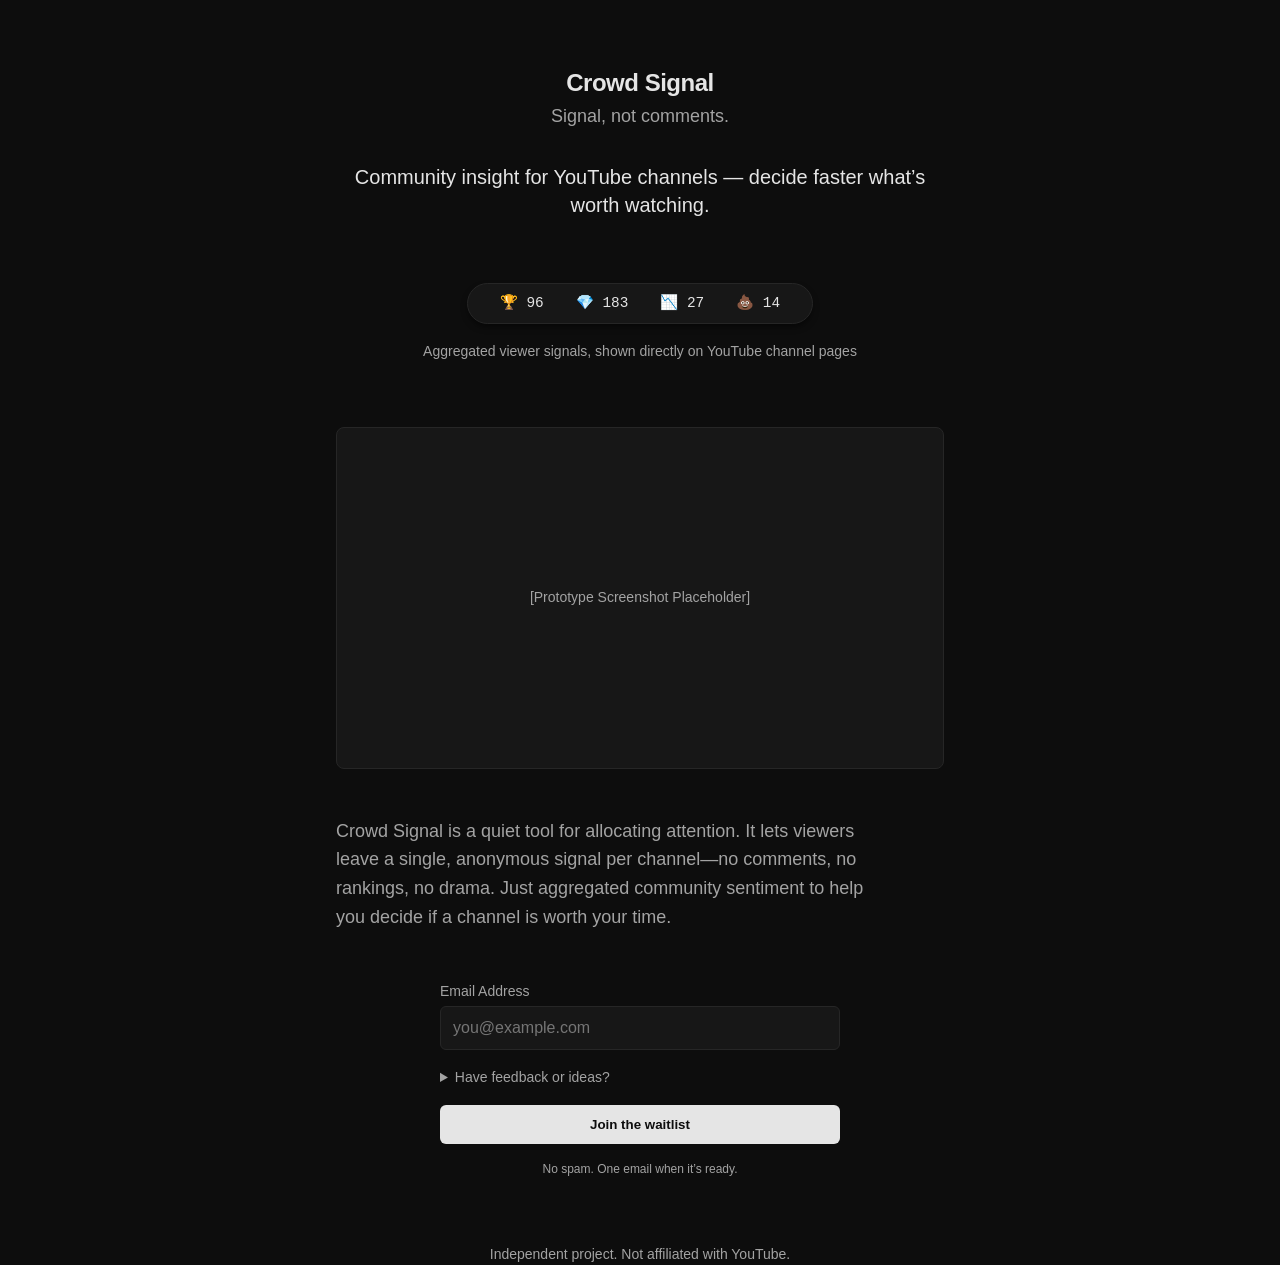
==== index.html @ b9a2606b "first commit" ====
<!DOCTYPE html>
<html lang="en">

<head>
    <meta charset="UTF-8">
    <meta name="viewport" content="width=device-width, initial-scale=1.0">
    <title>Crowd Signal - Signal, not comments.</title>
    <meta name="description" content="Community insight for YouTube channels — decide faster what’s worth watching.">
    <link rel="stylesheet" href="style.css">
    <link rel="icon"
        href="data:image/svg+xml,<svg xmlns=%22http://www.w3.org/2000/svg%22 viewBox=%220 0 100 100%22><text y=%22.9em%22 font-size=%2290%22>⚡️</text></svg>">
</head>

<body>

    <main class="container">
        <!-- Hero Section -->
        <section class="hero">
            <header>
                <div class="product-name">Crowd Signal</div>
                <div class="tagline">Signal, not comments.</div>
            </header>
            <p class="value-prop">
                Community insight for YouTube channels — decide faster what’s worth watching.
            </p>
        </section>

        <!-- Signal Bar Preview -->
        <section class="preview-section">
            <div class="signal-bar-container" role="img" aria-label="Example signal bar showing community reactions">
                <span>🏆 96</span>
                <span>💎 183</span>
                <span>📉 27</span>
                <span>💩 14</span>
            </div>
            <p class="preview-caption">Aggregated viewer signals, shown directly on YouTube channel pages</p>
        </section>

        <!-- Prototype Placeholder -->
        <div class="prototype-container">
            [Prototype Screenshot Placeholder]
        </div>

        <!-- Human Explanation (Merged How It Works & Principles) -->
        <section class="explanation-section">
            <p class="explanation-text">
                Crowd Signal is a quiet tool for allocating attention. It lets viewers leave a single, anonymous signal
                per channel—no comments, no rankings, no drama. Just aggregated community sentiment to help you decide
                if a channel is worth your time.
            </p>
        </section>

        <!-- Wishlist / Waitlist Form -->
        <section class="wishlist-section">
            <form action="https://formspree.io/f/mvzobdwr" method="POST">
                <div class="form-group">
                    <label for="email" class="form-label">Email Address</label>
                    <input type="email" id="email" name="email" class="form-input" placeholder="you@example.com"
                        required>
                </div>

                <details class="form-group">
                    <summary>Have feedback or ideas?</summary>
                    <textarea id="message" name="message" class="form-textarea"
                        placeholder="What signals would you find useful?"></textarea>
                </details>

                <button type="submit" class="cta-button">Join the waitlist</button>

                <p class="privacy-note">No spam. One email when it’s ready.</p>
            </form>
        </section>
    </main>

    <!-- Footer -->
    <footer class="container">
        <p>Independent project. Not affiliated with YouTube.</p>
    </footer>

</body>

</html>
---- style.css ----
:root {
    /* Colors */
    --bg-color: #0d0d0d;
    --text-primary: #e5e5e5;
    --text-secondary: #a3a3a3;
    --accent-color: #3b82f6;
    /* Subtle blue for links/actions if needed, mostly clean white */
    --border-color: #262626;
    --card-bg: #171717;

    /* Spacing */
    --spacing-sm: 0.5rem;
    --spacing-md: 1rem;
    --spacing-lg: 2rem;
    --spacing-xl: 4rem;

    /* Typography */
    --font-sans: -apple-system, BlinkMacSystemFont, "Segoe UI", Roboto, Oxygen, Ubuntu, Cantarell, "Open Sans", "Helvetica Neue", sans-serif;
}

*,
*::before,
*::after {
    box-sizing: border-box;
    margin: 0;
    padding: 0;
}

body {
    background-color: var(--bg-color);
    color: var(--text-primary);
    font-family: var(--font-sans);
    line-height: 1.6;
    -webkit-font-smoothing: antialiased;
    min-height: 100vh;
    display: flex;
    flex-direction: column;
}

img {
    max-width: 100%;
    display: block;
}

.container {
    width: 100%;
    max-width: 640px;
    /* Minimalist narrow column */
    margin: 0 auto;
    padding: 0 var(--spacing-md);
}

/* Typography Utility */
h1,
h2,
h3 {
    line-height: 1.2;
    font-weight: 600;
    color: var(--text-primary);
}

.text-secondary {
    color: var(--text-secondary);
}

.text-center {
    text-align: center;
}

/* Hero Section */
.hero {
    padding: var(--spacing-xl) 0 var(--spacing-lg);
    display: flex;
    flex-direction: column;
    gap: var(--spacing-md);
    text-align: center;
    /* Hero stays centered */
}

.hero p {
    text-align: center;
    /* Ensure hero text is centered */
}

.product-name {
    font-size: 1.5rem;
    font-weight: 700;
    letter-spacing: -0.02em;
}

.tagline {
    font-size: 1.125rem;
    color: var(--text-secondary);
    font-weight: 400;
}

.value-prop {
    font-size: 1.25rem;
    margin-top: var(--spacing-md);
    line-height: 1.4;
}

/* Signal Bar Preview */
.preview-section {
    padding: var(--spacing-lg) 0;
    display: flex;
    align-items: center;
    flex-direction: column;
}

.signal-bar-container {
    background: var(--card-bg);
    border: 1px solid var(--border-color);
    border-radius: 9999px;
    padding: var(--spacing-sm) var(--spacing-lg);
    display: inline-flex;
    gap: var(--spacing-lg);
    font-family: monospace, ui-monospace, sans-serif;
    /* Tech feel */
    font-size: 0.9rem;
    box-shadow: 0 4px 6px -1px rgba(0, 0, 0, 0.5);
}

.preview-caption {
    text-align: center;
    font-size: 0.875rem;
    color: var(--text-secondary);
    margin-top: var(--spacing-md);
}

/* Prototype Placeholder */
.prototype-container {
    margin: var(--spacing-lg) 0;
    aspect-ratio: 16/9;
    background: var(--card-bg);
    border: 1px solid var(--border-color);
    border-radius: 8px;
    display: flex;
    align-items: center;
    justify-content: center;
    color: var(--text-secondary);
    font-size: 0.875rem;
}

/* Human Explanation */
.explanation-section {
    padding: var(--spacing-md) 0;
    text-align: left;
    /* Explicitly left aligned */
}

.explanation-text {
    font-size: 1.125rem;
    color: var(--text-secondary);
    max-width: 540px;
    /* Optimal reading width */
}

/* Collapsible Feedback */
details {
    margin-top: var(--spacing-md);
    cursor: pointer;
}

summary {
    color: var(--text-secondary);
    font-size: 0.875rem;
    user-select: none;
    transition: color 0.2s;
}

summary:hover {
    color: var(--text-primary);
}

details textarea {
    margin-top: var(--spacing-sm);
}

/* Wishlist Form */
.wishlist-section {
    padding: var(--spacing-lg) 0 var(--spacing-xl);
    max-width: 400px;
    margin: 0 auto;
    width: 100%;
}

.form-group {
    margin-bottom: var(--spacing-md);
}

.form-label {
    display: block;
    font-size: 0.875rem;
    margin-bottom: 0.25rem;
    color: var(--text-secondary);
}

.form-input,
.form-textarea {
    width: 100%;
    padding: 0.75rem;
    background: var(--card-bg);
    border: 1px solid var(--border-color);
    border-radius: 6px;
    color: var(--text-primary);
    font-family: inherit;
    font-size: 1rem;
    transition: border-color 0.2s;
}

.form-input:focus,
.form-textarea:focus {
    outline: none;
    border-color: var(--text-secondary);
}

.form-textarea {
    resize: vertical;
    min-height: 80px;
}

.cta-button {
    width: 100%;
    padding: 0.75rem;
    background: var(--text-primary);
    color: var(--bg-color);
    font-weight: 600;
    border: none;
    border-radius: 6px;
    cursor: pointer;
    transition: opacity 0.2s;
}

.cta-button:hover {
    opacity: 0.9;
}

.privacy-note {
    font-size: 0.75rem;
    color: var(--text-secondary);
    text-align: center;
    margin-top: var(--spacing-md);
}

/* Footer */
footer {
    margin-top: auto;
    padding: var(--spacing-lg) 0;
    text-align: center;
    font-size: 0.875rem;
    color: var(--text-secondary);
}

.footer-links a {
    color: var(--text-secondary);
    text-decoration: none;
    margin: 0 0.5rem;
}

.footer-links a:hover {
    text-decoration: underline;
}
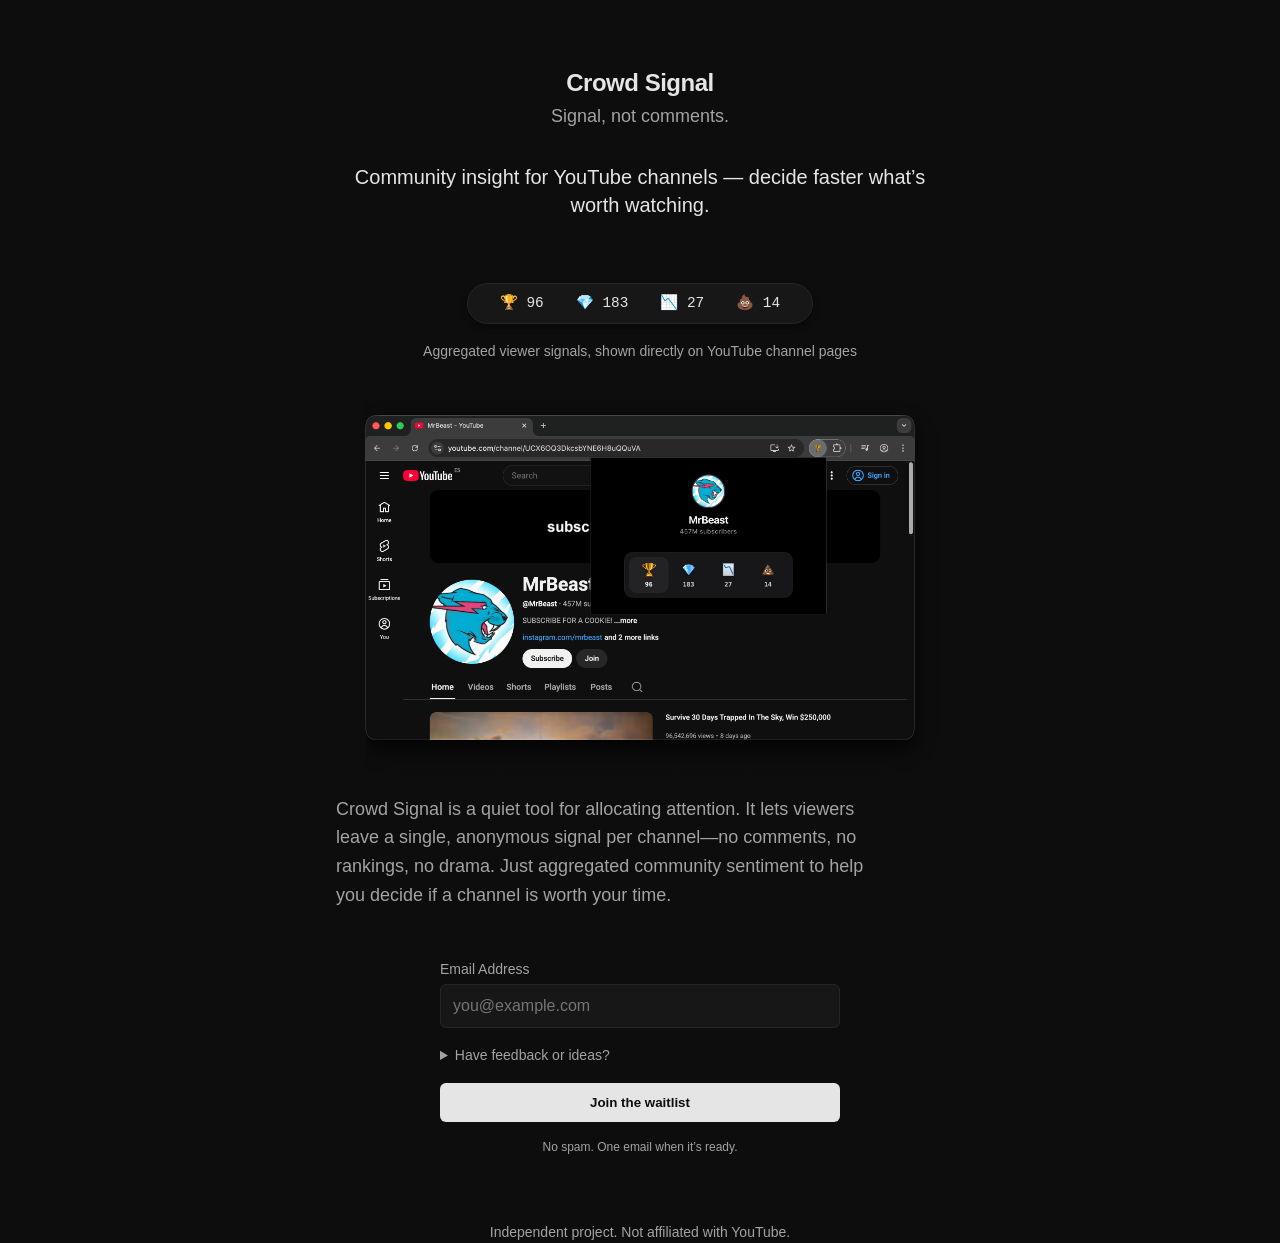
==== commit 3104414f: "chore: Install project dependencies." ====
--- a/index.html
+++ b/index.html
@@ -38,7 +38,7 @@
 
         <!-- Prototype Placeholder -->
         <div class="prototype-container">
-            [Prototype Screenshot Placeholder]
+            <img src="./demo.png" alt="Prototype Screenshot Placeholder">
         </div>
 
         <!-- Human Explanation (Merged How It Works & Principles) -->
--- a/style.css
+++ b/style.css
@@ -130,11 +130,7 @@
 
 /* Prototype Placeholder */
 .prototype-container {
-    margin: var(--spacing-lg) 0;
     aspect-ratio: 16/9;
-    background: var(--card-bg);
-    border: 1px solid var(--border-color);
-    border-radius: 8px;
     display: flex;
     align-items: center;
     justify-content: center;
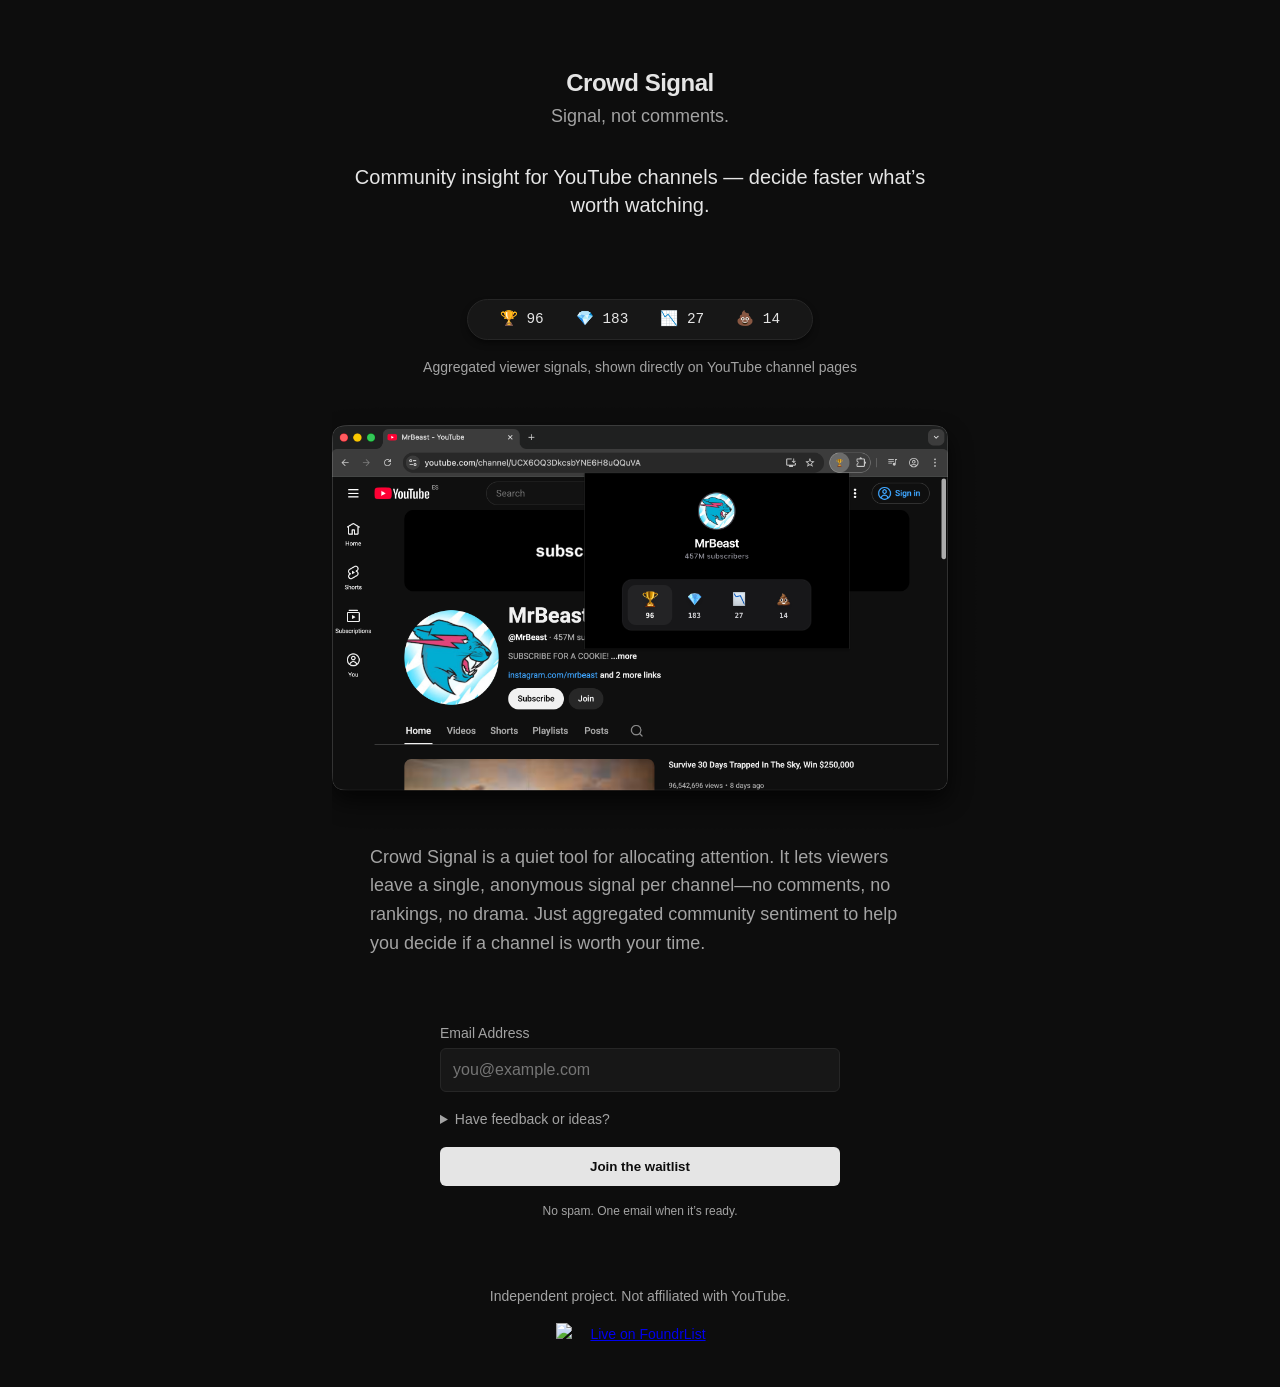
==== commit e6b2acc9: "feat: Add FoundrList badge to footer and update footer container styling to use flexbox." ====
--- a/index.html
+++ b/index.html
@@ -75,6 +75,9 @@
     <!-- Footer -->
     <footer class="container">
         <p>Independent project. Not affiliated with YouTube.</p>
+        <a href="https://www.foundrlist.com/product/crowdsignal" target="_blank"><img
+                src="https://www.foundrlist.com/api/badge/crowdsignal" alt="Live on FoundrList"
+                style="width: 168px; height: 64px;" width="168" height="64" /></a>
     </footer>
 
 </body>
--- a/style.css
+++ b/style.css
@@ -48,6 +48,10 @@
     /* Minimalist narrow column */
     margin: 0 auto;
     padding: 0 var(--spacing-md);
+    display: flex;
+    flex-direction: column;
+    gap: 1rem;
+    align-items: center;
 }
 
 /* Typography Utility */
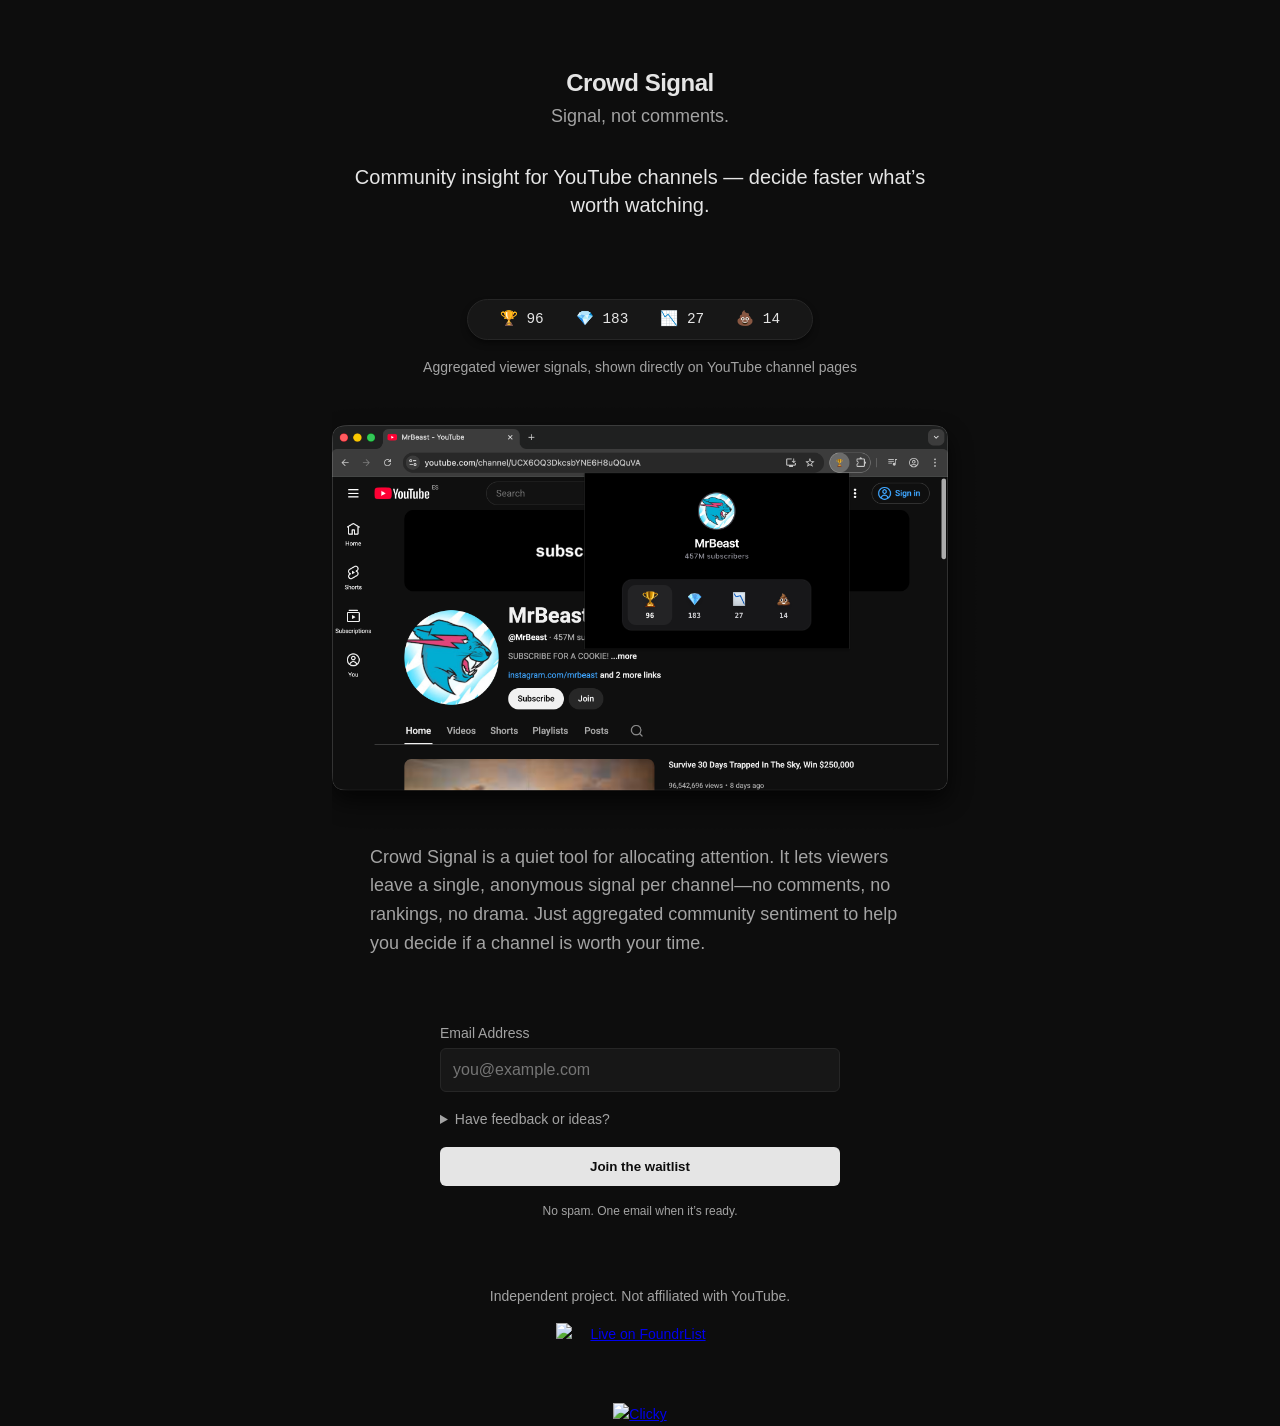
==== commit 31da20d2: "Add Clicky analytics badge and script" ====
--- a/index.html
+++ b/index.html
@@ -78,8 +78,10 @@
         <a href="https://www.foundrlist.com/product/crowdsignal" target="_blank"><img
                 src="https://www.foundrlist.com/api/badge/crowdsignal" alt="Live on FoundrList"
                 style="width: 168px; height: 64px;" width="168" height="64" /></a>
+        <a title="Google Analytics Alternative" href="https://clicky.com/101499165"><img alt="Clicky" src="//static.getclicky.com/media/links/badge.gif" border="0" /></a>
+<script async data-id="101499165" src="//static.getclicky.com/js"></script>
     </footer>
 
 </body>
 
-</html>+</html>
